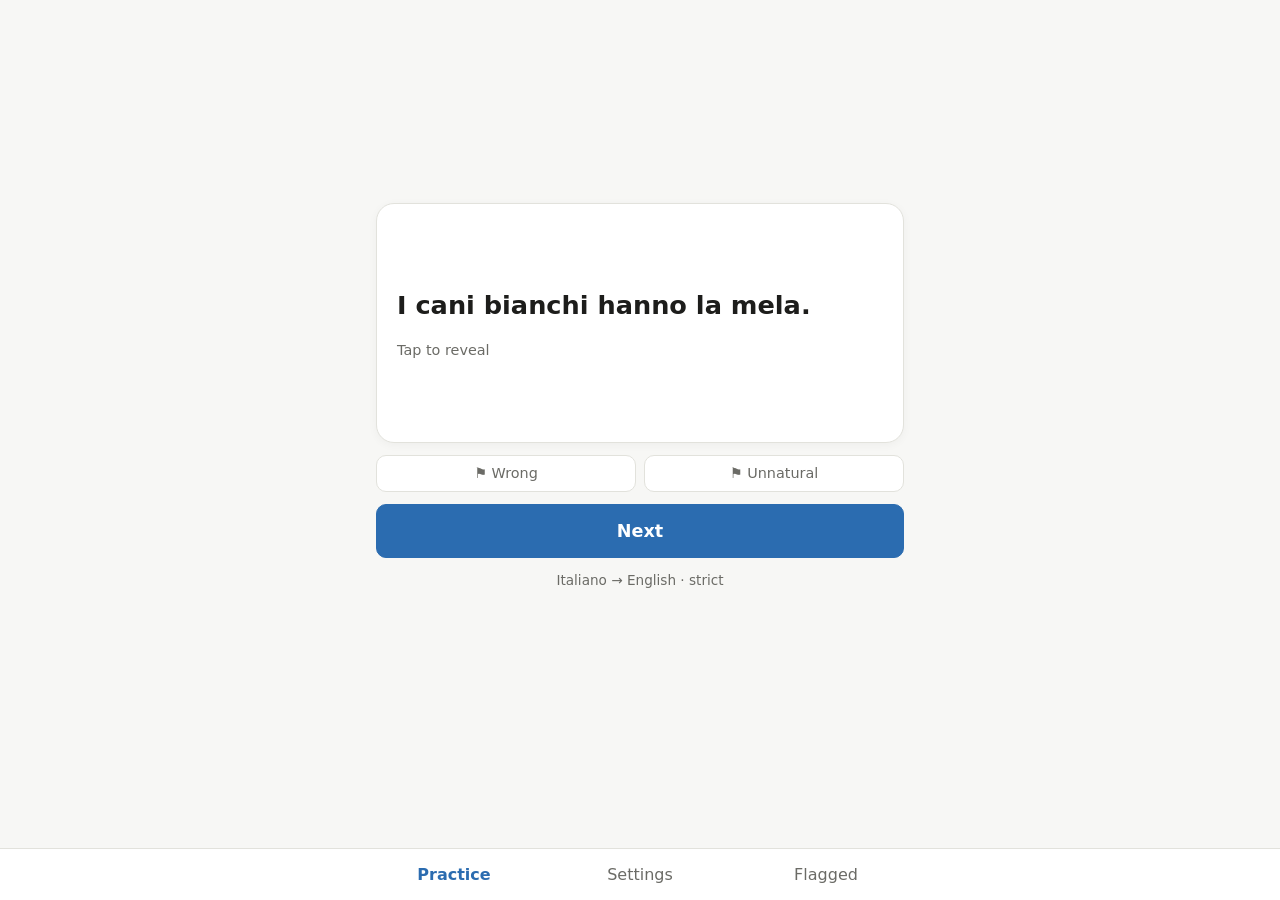
==== sentence-generator/index.html @ 763df5d2 "Publish sentence generator (pack v1, source 4a5b246)" ====
<!doctype html>
<html lang="it">
  <head>
    <meta charset="UTF-8" />
    <meta name="viewport" content="width=device-width, initial-scale=1.0, viewport-fit=cover" />
    <meta name="theme-color" content="#2b6cb0" />
    <link rel="icon" href="icon-192.png" />
    <link rel="apple-touch-icon" href="apple-touch-icon.png" />
    <title>Sentence Practice</title>
    <script type="module" crossorigin src="/sentence-generator/assets/index-B257Ozqq.js"></script>
    <link rel="stylesheet" crossorigin href="/sentence-generator/assets/index-lask6BP7.css">
  <link rel="manifest" href="/sentence-generator/manifest.webmanifest"></head>
  <body>
    <div id="root"></div>
  </body>
</html>
---- sentence-generator/assets/index-lask6BP7.css ----
:root{--bg:#f7f7f5;--panel:#fff;--text:#1d1d1b;--muted:#6b6b66;--line:#e2e2dc;--accent:#2b6cb0;--accent-soft:#e6eef8;--bad:#b23b2e;--bad-soft:#fbe8e5;color:var(--text);background:var(--bg);-webkit-tap-highlight-color:transparent;font-family:system-ui,-apple-system,Segoe UI,sans-serif}@media (prefers-color-scheme:dark){:root{--bg:#161615;--panel:#1f1f1d;--text:#ebebe6;--muted:#9a9a93;--line:#34342f;--accent:#6ea8e8;--accent-soft:#1e2a38;--bad:#f08a7c;--bad-soft:#3a211d}}*{box-sizing:border-box}body{background:var(--bg);margin:0}.shell{flex-direction:column;max-width:560px;min-height:100dvh;margin:0 auto;display:flex}main{flex:1;padding:1rem 1rem 6rem}.muted{color:var(--muted)}.small{font-size:.85rem}.center{text-align:center}button,select,input,.button{font:inherit;color:var(--text);background:var(--panel);border:1px solid var(--line);cursor:pointer;border-radius:10px;padding:.6rem .9rem}button:disabled{opacity:.45}button.primary{background:var(--accent);border-color:var(--accent);color:#fff}button.big{width:100%;padding:1rem;font-size:1.1rem;font-weight:600}button.link{color:var(--accent);background:0 0;border:none;padding:.25rem}input:not([type=checkbox]):not([type=range]),select,input[type=range]{width:100%}label{margin:.5rem 0;display:block}label.check{align-items:center;gap:.5rem;display:flex}.row{gap:.5rem;margin:.75rem 0;display:flex}.row>*{text-align:center;flex:1;margin:0}.row.spread{justify-content:space-between;align-items:center}.row.spread>*{flex:none}.practice{flex-direction:column;justify-content:center;min-height:calc(100dvh - 8rem);display:flex}.card{text-align:center;background:var(--panel);border:1px solid var(--line);border-radius:18px;flex-direction:column;justify-content:center;gap:1.25rem;width:100%;min-height:15rem;padding:1.75rem 1.25rem;display:flex;box-shadow:0 2px 10px #0000000a}.prompt{font-size:1.6rem;font-weight:600;line-height:1.35}.answer{color:var(--accent);font-size:1.25rem}.hint,.flag{color:var(--muted);font-size:.9rem}.settings h2,.flagged h2{margin:1.5rem 0 .5rem;font-size:1rem}.segmented{flex-wrap:wrap;display:flex}.segmented button{border-radius:0;flex:1;margin-left:-1px;font-size:.9rem}.segmented button:first-child{border-radius:10px 0 0 10px;margin-left:0}.segmented button:last-child{border-radius:0 10px 10px 0}.segmented button.on{background:var(--accent);border-color:var(--accent);color:#fff}.flagged ul{padding:0;list-style:none}.flagged li{border-bottom:1px solid var(--line);justify-content:space-between;gap:.5rem;padding:.75rem 0;display:flex}.error{color:var(--bad);background:var(--bad-soft);border-radius:10px;padding:.75rem}.toast{background:var(--text);color:var(--bg);border-radius:999px;padding:.5rem 1rem;font-size:.9rem;position:fixed;bottom:5rem;left:50%;transform:translate(-50%)}.tabs{background:var(--panel);border-top:1px solid var(--line);padding-bottom:env(safe-area-inset-bottom);justify-content:center;display:flex;position:fixed;bottom:0;left:0;right:0}.tabs button{max-width:186px;color:var(--muted);background:0 0;border:none;border-radius:0;flex:1;padding:1rem .5rem}.tabs button.on{color:var(--accent);font-weight:600}
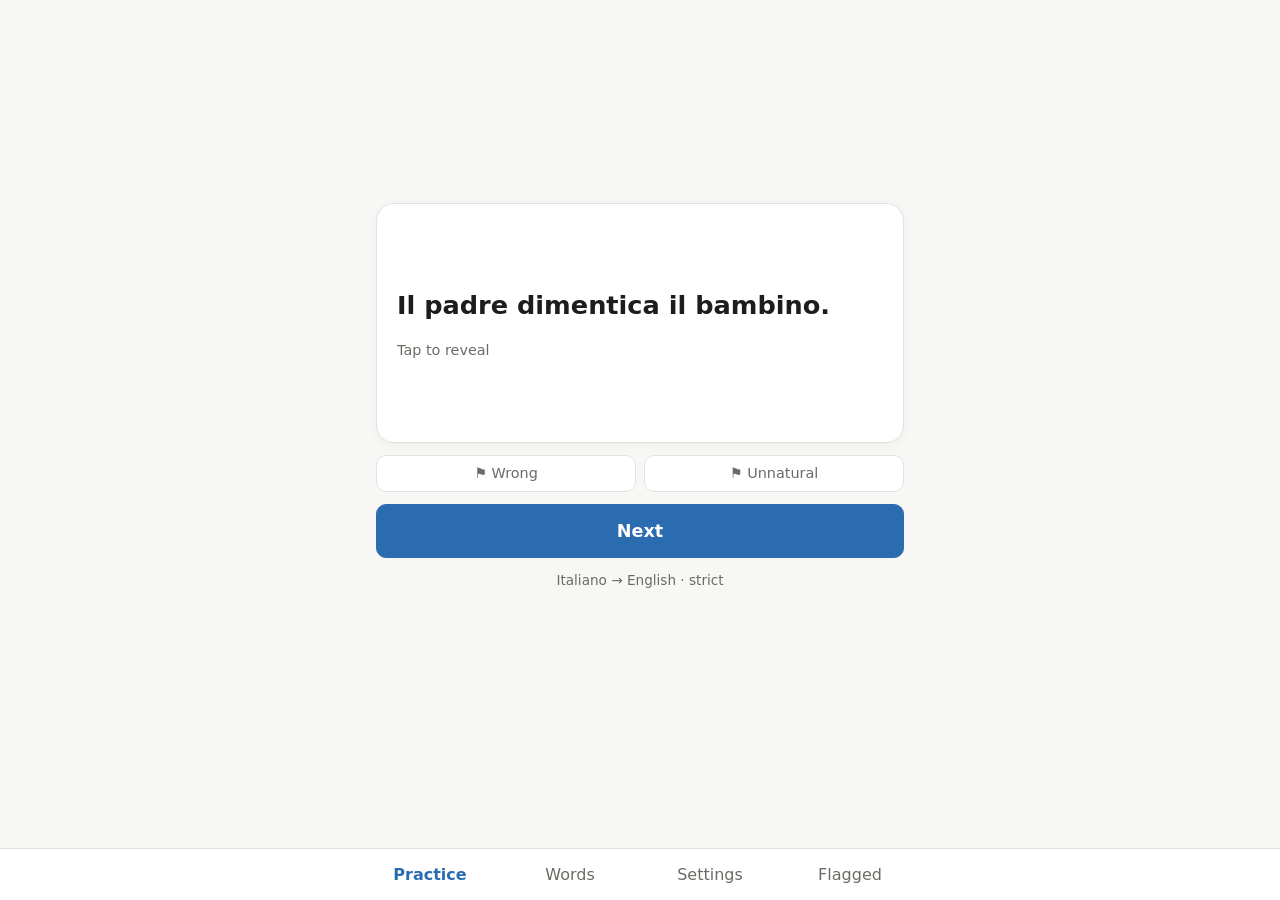
==== commit ef7f8659: "Publish sentence generator (pack v2, source b1ed5ba)" ====
--- a/sentence-generator/index.html
+++ b/sentence-generator/index.html
@@ -7,8 +7,8 @@
     <link rel="icon" href="icon-192.png" />
     <link rel="apple-touch-icon" href="apple-touch-icon.png" />
     <title>Sentence Practice</title>
-    <script type="module" crossorigin src="/sentence-generator/assets/index-B257Ozqq.js"></script>
-    <link rel="stylesheet" crossorigin href="/sentence-generator/assets/index-lask6BP7.css">
+    <script type="module" crossorigin src="/sentence-generator/assets/index-Cy6M9hyV.js"></script>
+    <link rel="stylesheet" crossorigin href="/sentence-generator/assets/index-DfQjir0X.css">
   <link rel="manifest" href="/sentence-generator/manifest.webmanifest"></head>
   <body>
     <div id="root"></div>
--- a/sentence-generator/assets/index-DfQjir0X.css
+++ b/sentence-generator/assets/index-DfQjir0X.css
@@ -0,0 +1 @@
+:root{--bg:#f7f7f5;--panel:#fff;--text:#1d1d1b;--muted:#6b6b66;--line:#e2e2dc;--accent:#2b6cb0;--accent-soft:#e6eef8;--bad:#b23b2e;--bad-soft:#fbe8e5;color:var(--text);background:var(--bg);-webkit-tap-highlight-color:transparent;font-family:system-ui,-apple-system,Segoe UI,sans-serif}@media (prefers-color-scheme:dark){:root{--bg:#161615;--panel:#1f1f1d;--text:#ebebe6;--muted:#9a9a93;--line:#34342f;--accent:#6ea8e8;--accent-soft:#1e2a38;--bad:#f08a7c;--bad-soft:#3a211d}}*{box-sizing:border-box}body{background:var(--bg);margin:0}.shell{flex-direction:column;max-width:560px;min-height:100dvh;margin:0 auto;display:flex}main{flex:1;padding:1rem 1rem 6rem}.muted{color:var(--muted)}.small{font-size:.85rem}.center{text-align:center}button,select,input,.button{font:inherit;color:var(--text);background:var(--panel);border:1px solid var(--line);cursor:pointer;border-radius:10px;padding:.6rem .9rem}button:disabled{opacity:.45}button.primary{background:var(--accent);border-color:var(--accent);color:#fff}button.big{width:100%;padding:1rem;font-size:1.1rem;font-weight:600}button.link{color:var(--accent);background:0 0;border:none;padding:.25rem}input:not([type=checkbox]):not([type=range]),select,input[type=range]{width:100%}label{margin:.5rem 0;display:block}label.check{align-items:center;gap:.5rem;display:flex}.row{gap:.5rem;margin:.75rem 0;display:flex}.row>*{text-align:center;flex:1;margin:0}.row.spread{justify-content:space-between;align-items:center}.row.spread>*{flex:none}.practice{flex-direction:column;justify-content:center;min-height:calc(100dvh - 8rem);display:flex}.card{text-align:center;background:var(--panel);border:1px solid var(--line);border-radius:18px;flex-direction:column;justify-content:center;gap:1.25rem;width:100%;min-height:15rem;padding:1.75rem 1.25rem;display:flex;box-shadow:0 2px 10px #0000000a}.prompt{font-size:1.6rem;font-weight:600;line-height:1.35}.answer{color:var(--accent);font-size:1.25rem}.hint,.flag{color:var(--muted);font-size:.9rem}.settings h2,.flagged h2{margin:1.5rem 0 .5rem;font-size:1rem}.segmented{flex-wrap:wrap;display:flex}.segmented button{border-radius:0;flex:1;margin-left:-1px;font-size:.9rem}.segmented button:first-child{border-radius:10px 0 0 10px;margin-left:0}.segmented button:last-child{border-radius:0 10px 10px 0}.segmented button.on{background:var(--accent);border-color:var(--accent);color:#fff}.flagged ul{padding:0;list-style:none}.flagged li{border-bottom:1px solid var(--line);justify-content:space-between;gap:.5rem;padding:.75rem 0;display:flex}.error{color:var(--bad);background:var(--bad-soft);border-radius:10px;padding:.75rem}.toast{background:var(--text);color:var(--bg);border-radius:999px;padding:.5rem 1rem;font-size:.9rem;position:fixed;bottom:5rem;left:50%;transform:translate(-50%)}.tabs{background:var(--panel);border-top:1px solid var(--line);padding-bottom:env(safe-area-inset-bottom);justify-content:center;display:flex;position:fixed;bottom:0;left:0;right:0}.tabs button{white-space:nowrap;max-width:140px;color:var(--muted);background:0 0;border:none;border-radius:0;flex:1;padding:1rem .25rem}.tabs button.on{color:var(--accent);font-weight:600}.words .segmented{margin-bottom:.75rem}.words details{border-bottom:1px solid var(--line)}.words summary{cursor:pointer;padding:.85rem 0;font-weight:600}.words ul{margin:0 0 .75rem;padding:0;list-style:none}.words .word{text-align:left;background:0 0;border:none;border-radius:8px;justify-content:space-between;gap:.75rem;width:100%;padding:.5rem .6rem;display:flex}.words .word.on{background:var(--accent-soft)}
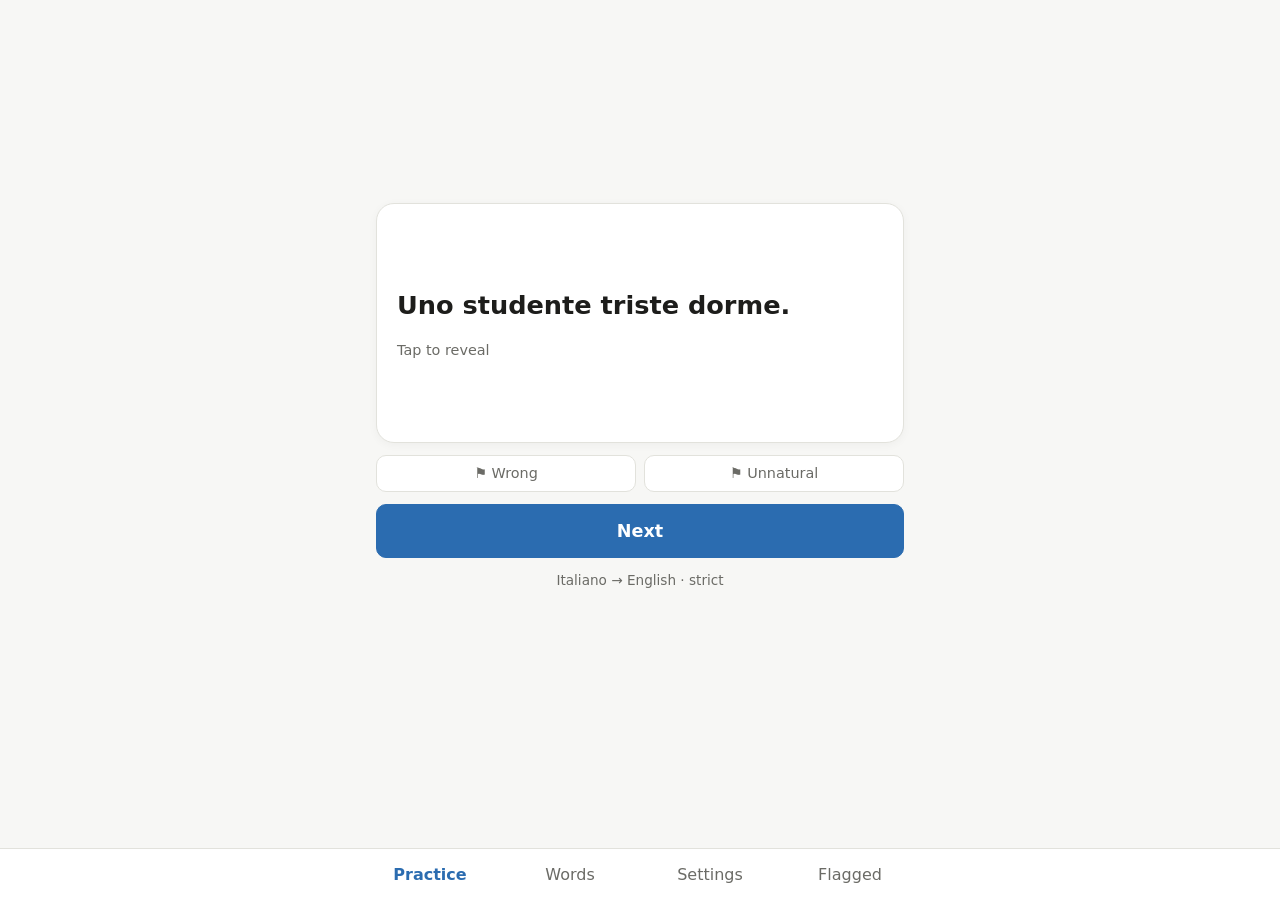
==== commit 423730bd: "Publish sentence generator (pack v2, source a47501f)" ====
--- a/sentence-generator/index.html
+++ b/sentence-generator/index.html
@@ -7,8 +7,8 @@
     <link rel="icon" href="icon-192.png" />
     <link rel="apple-touch-icon" href="apple-touch-icon.png" />
     <title>Sentence Practice</title>
-    <script type="module" crossorigin src="/sentence-generator/assets/index-Cy6M9hyV.js"></script>
-    <link rel="stylesheet" crossorigin href="/sentence-generator/assets/index-DfQjir0X.css">
+    <script type="module" crossorigin src="/sentence-generator/assets/index-HUyDQPi-.js"></script>
+    <link rel="stylesheet" crossorigin href="/sentence-generator/assets/index-Cgjyp6V5.css">
   <link rel="manifest" href="/sentence-generator/manifest.webmanifest"></head>
   <body>
     <div id="root"></div>
--- a/sentence-generator/assets/index-Cgjyp6V5.css
+++ b/sentence-generator/assets/index-Cgjyp6V5.css
@@ -0,0 +1 @@
+:root{--bg:#f7f7f5;--panel:#fff;--text:#1d1d1b;--muted:#6b6b66;--line:#e2e2dc;--accent:#2b6cb0;--accent-soft:#e6eef8;--bad:#b23b2e;--bad-soft:#fbe8e5;color:var(--text);background:var(--bg);-webkit-tap-highlight-color:transparent;font-family:system-ui,-apple-system,Segoe UI,sans-serif}@media (prefers-color-scheme:dark){:root{--bg:#161615;--panel:#1f1f1d;--text:#ebebe6;--muted:#9a9a93;--line:#34342f;--accent:#6ea8e8;--accent-soft:#1e2a38;--bad:#f08a7c;--bad-soft:#3a211d}}*{box-sizing:border-box}body{background:var(--bg);margin:0}.shell{flex-direction:column;max-width:560px;min-height:100dvh;margin:0 auto;display:flex}main{flex:1;padding:1rem 1rem 6rem}.muted{color:var(--muted)}.small{font-size:.85rem}.center{text-align:center}button,select,input,.button{font:inherit;color:var(--text);background:var(--panel);border:1px solid var(--line);cursor:pointer;border-radius:10px;padding:.6rem .9rem}button:disabled{opacity:.45}button.primary{background:var(--accent);border-color:var(--accent);color:#fff}button.big{width:100%;padding:1rem;font-size:1.1rem;font-weight:600}button.link{color:var(--accent);background:0 0;border:none;padding:.25rem}input:not([type=checkbox]):not([type=range]),select,input[type=range]{width:100%}label{margin:.5rem 0;display:block}label.check{align-items:center;gap:.5rem;display:flex}.row{gap:.5rem;margin:.75rem 0;display:flex}.row>*{text-align:center;flex:1;margin:0}.row.spread{justify-content:space-between;align-items:center}.row.spread>*{flex:none}.practice{flex-direction:column;justify-content:center;min-height:calc(100dvh - 8rem);display:flex}.card{text-align:center;background:var(--panel);border:1px solid var(--line);border-radius:18px;flex-direction:column;justify-content:center;gap:1.25rem;width:100%;min-height:15rem;padding:1.75rem 1.25rem;display:flex;box-shadow:0 2px 10px #0000000a}.prompt{font-size:1.6rem;font-weight:600;line-height:1.35}.answer{color:var(--accent);font-size:1.25rem}.hint,.flag{color:var(--muted);font-size:.9rem}.settings h2,.flagged h2{margin:1.5rem 0 .5rem;font-size:1rem}.segmented{flex-wrap:wrap;display:flex}.segmented button{border-radius:0;flex:1;margin-left:-1px;font-size:.9rem}.segmented button:first-child{border-radius:10px 0 0 10px;margin-left:0}.segmented button:last-child{border-radius:0 10px 10px 0}.segmented button.on{background:var(--accent);border-color:var(--accent);color:#fff}.flagged ul{padding:0;list-style:none}.flagged li{border-bottom:1px solid var(--line);justify-content:space-between;gap:.5rem;padding:.75rem 0;display:flex}.error{color:var(--bad);background:var(--bad-soft);border-radius:10px;padding:.75rem}.toast{background:var(--text);color:var(--bg);border-radius:999px;padding:.5rem 1rem;font-size:.9rem;position:fixed;bottom:5rem;left:50%;transform:translate(-50%)}.tabs{background:var(--panel);border-top:1px solid var(--line);padding-bottom:env(safe-area-inset-bottom);justify-content:center;display:flex;position:fixed;bottom:0;left:0;right:0}.tabs button{white-space:nowrap;max-width:140px;color:var(--muted);background:0 0;border:none;border-radius:0;flex:1;padding:1rem .25rem}.tabs button.on{color:var(--accent);font-weight:600}.words .segmented{margin-bottom:.75rem}.words details{border-bottom:1px solid var(--line)}.words summary{cursor:pointer;padding:.85rem 0;font-weight:600}.words ul{margin:0 0 .75rem;padding:0;list-style:none}.words .word{text-align:left;background:0 0;border:none;border-radius:8px;justify-content:space-between;gap:.75rem;width:100%;padding:.5rem .6rem;display:flex}.words .word.on{background:var(--accent-soft)}button.chip{background:var(--accent-soft);border-color:var(--accent-soft);color:var(--accent);border-radius:999px;padding:.35rem .85rem;font-size:.9rem}
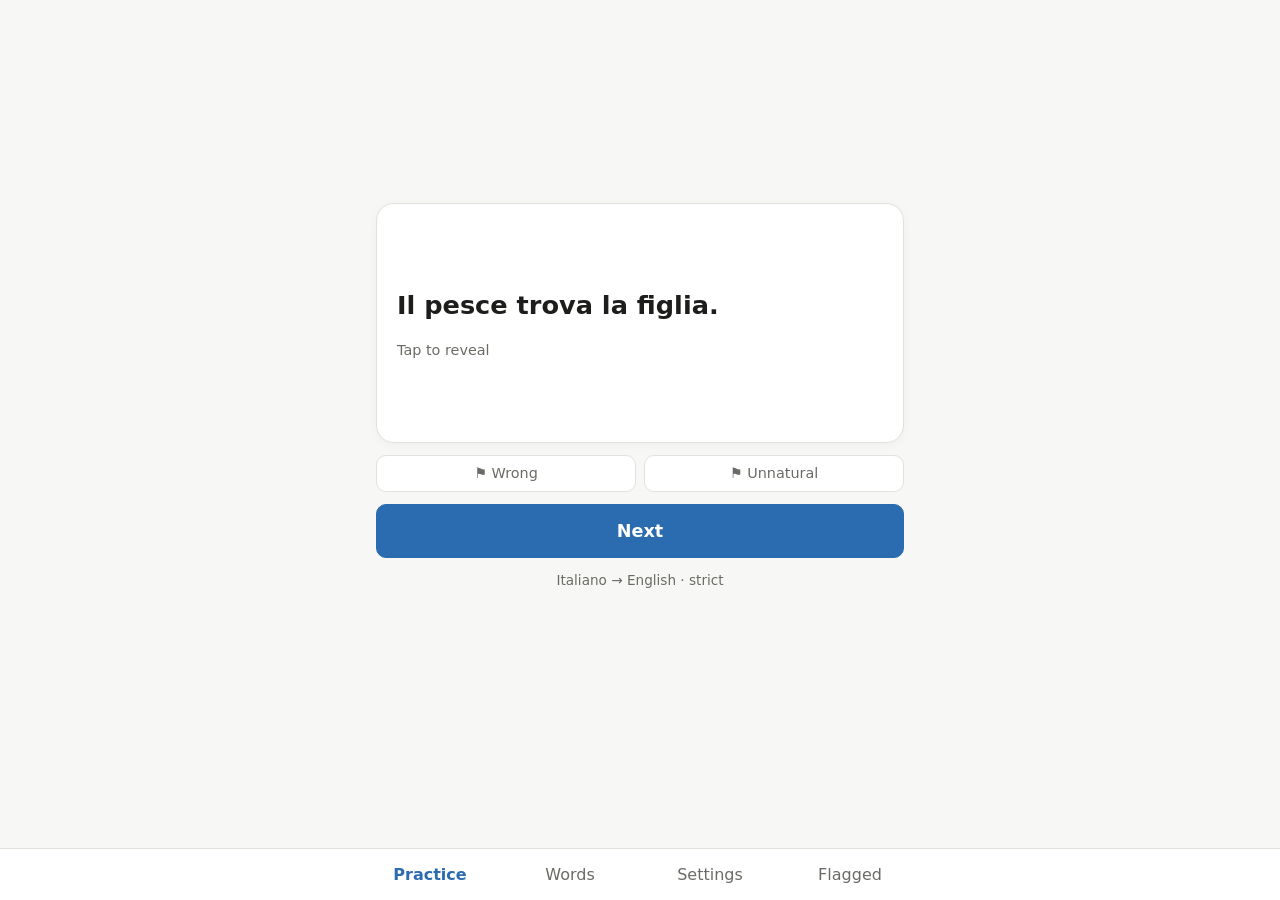
==== commit 0f93bcbe: "Publish sentence generator (pack v2, source 0ec9871)" ====
--- a/sentence-generator/index.html
+++ b/sentence-generator/index.html
@@ -7,8 +7,8 @@
     <link rel="icon" href="icon-192.png" />
     <link rel="apple-touch-icon" href="apple-touch-icon.png" />
     <title>Sentence Practice</title>
-    <script type="module" crossorigin src="/sentence-generator/assets/index-HUyDQPi-.js"></script>
-    <link rel="stylesheet" crossorigin href="/sentence-generator/assets/index-Cgjyp6V5.css">
+    <script type="module" crossorigin src="/sentence-generator/assets/index-B3Dhh2ab.js"></script>
+    <link rel="stylesheet" crossorigin href="/sentence-generator/assets/index-BMiNwL3K.css">
   <link rel="manifest" href="/sentence-generator/manifest.webmanifest"></head>
   <body>
     <div id="root"></div>
--- a/sentence-generator/assets/index-BMiNwL3K.css
+++ b/sentence-generator/assets/index-BMiNwL3K.css
@@ -0,0 +1 @@
+:root{--bg:#f7f7f5;--panel:#fff;--text:#1d1d1b;--muted:#6b6b66;--line:#e2e2dc;--accent:#2b6cb0;--accent-soft:#e6eef8;--bad:#b23b2e;--bad-soft:#fbe8e5;color:var(--text);background:var(--bg);-webkit-tap-highlight-color:transparent;font-family:system-ui,-apple-system,Segoe UI,sans-serif}@media (prefers-color-scheme:dark){:root{--bg:#161615;--panel:#1f1f1d;--text:#ebebe6;--muted:#9a9a93;--line:#34342f;--accent:#6ea8e8;--accent-soft:#1e2a38;--bad:#f08a7c;--bad-soft:#3a211d}}*{box-sizing:border-box}body{background:var(--bg);margin:0}.shell{flex-direction:column;max-width:560px;min-height:100dvh;margin:0 auto;display:flex}main{flex:1;padding:1rem 1rem 6rem}.muted{color:var(--muted)}.small{font-size:.85rem}.center{text-align:center}button,select,input,.button{font:inherit;color:var(--text);background:var(--panel);border:1px solid var(--line);cursor:pointer;border-radius:10px;padding:.6rem .9rem}button:disabled{opacity:.45}button.primary{background:var(--accent);border-color:var(--accent);color:#fff}button.big{width:100%;padding:1rem;font-size:1.1rem;font-weight:600}button.link{color:var(--accent);background:0 0;border:none;padding:.25rem}input:not([type=checkbox]):not([type=range]),select,input[type=range]{width:100%}label{margin:.5rem 0;display:block}label.check{align-items:center;gap:.5rem;display:flex}.row{gap:.5rem;margin:.75rem 0;display:flex}.row>*{text-align:center;flex:1;margin:0}.row.spread{justify-content:space-between;align-items:center}.row.spread>*{flex:none}.practice{flex-direction:column;justify-content:center;min-height:calc(100dvh - 8rem);display:flex}.card{text-align:center;background:var(--panel);border:1px solid var(--line);border-radius:18px;flex-direction:column;justify-content:center;gap:1.25rem;width:100%;min-height:15rem;padding:1.75rem 1.25rem;display:flex;box-shadow:0 2px 10px #0000000a}.prompt{font-size:1.6rem;font-weight:600;line-height:1.35}.answer{color:var(--accent);font-size:1.25rem}.hint,.flag{color:var(--muted);font-size:.9rem}.settings h2,.flagged h2{margin:1.5rem 0 .5rem;font-size:1rem}.segmented{flex-wrap:wrap;display:flex}.segmented button{border-radius:0;flex:1;margin-left:-1px;font-size:.9rem}.segmented button:first-child{border-radius:10px 0 0 10px;margin-left:0}.segmented button:last-child{border-radius:0 10px 10px 0}.segmented button.on{background:var(--accent);border-color:var(--accent);color:#fff}.flagged ul{padding:0;list-style:none}.flagged li{border-bottom:1px solid var(--line);justify-content:space-between;gap:.5rem;padding:.75rem 0;display:flex}.error{color:var(--bad);background:var(--bad-soft);border-radius:10px;padding:.75rem}.toast{background:var(--text);color:var(--bg);border-radius:999px;padding:.5rem 1rem;font-size:.9rem;position:fixed;bottom:5rem;left:50%;transform:translate(-50%)}.tabs{background:var(--panel);border-top:1px solid var(--line);padding-bottom:env(safe-area-inset-bottom);justify-content:center;display:flex;position:fixed;bottom:0;left:0;right:0}.tabs button{white-space:nowrap;max-width:140px;color:var(--muted);background:0 0;border:none;border-radius:0;flex:1;padding:1rem .25rem}.tabs button.on{color:var(--accent);font-weight:600}.words .segmented{margin-bottom:.75rem}.words details{border-bottom:1px solid var(--line)}.words summary{cursor:pointer;padding:.85rem 0;font-weight:600}.words ul{margin:0 0 .75rem;padding:0;list-style:none}.words .word{text-align:left;background:0 0;border:none;border-radius:8px;justify-content:space-between;gap:.75rem;width:100%;padding:.5rem .6rem;display:flex}.words .word.on{background:var(--accent-soft)}button.chip{background:var(--accent-soft);border-color:var(--accent-soft);color:var(--accent);border-radius:999px;padding:.35rem .85rem;font-size:.9rem}.card-wrap{position:relative}.speak{background:var(--accent-soft);width:2.5rem;height:2.5rem;color:var(--accent);border:none;border-radius:999px;place-items:center;padding:0;display:grid;position:absolute;right:.75rem}.speak:active{transform:scale(.94)}.speak.top{top:.75rem}.speak.bottom{bottom:.75rem}.row.voice>select{text-align:left;flex:1}.row.voice>button{flex:none}
